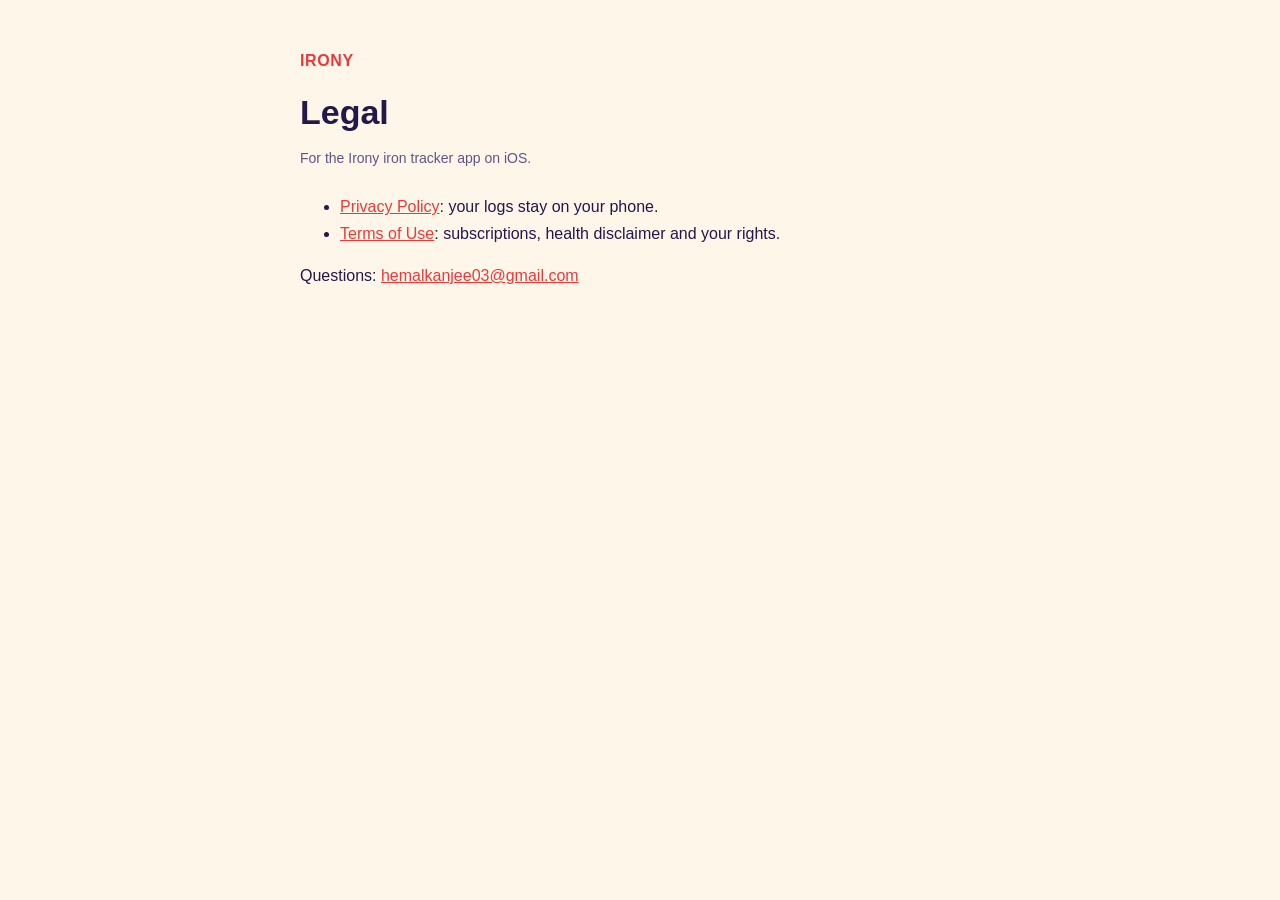
==== index.html @ ad9a5756 "Irony Privacy Policy and Terms of Use" ====
<!doctype html>
<html lang="en">
<head>
<meta charset="utf-8">
<meta name="viewport" content="width=device-width, initial-scale=1">
<title>Irony Legal</title>
<meta name="description" content="Privacy Policy and Terms of Use for the Irony iron tracker app.">
<link rel="stylesheet" href="style.css">
</head>
<body>
<main>
<a class="brand" href="index.html">IRONY</a>
<h1>Legal</h1>
<p class="meta">For the Irony iron tracker app on iOS.</p>
<ul>
<li><a href="privacy.html">Privacy Policy</a>: your logs stay on your phone.</li>
<li><a href="terms.html">Terms of Use</a>: subscriptions, health disclaimer and your rights.</li>
</ul>
<p>Questions: <a href="mailto:hemalkanjee03@gmail.com">hemalkanjee03@gmail.com</a></p>
</main>
</body>
</html>
---- style.css ----
:root { --bg: #FFF6EA; --text: #22184A; --sub: #5E5585; --line: #EADFD0; --accent: #E63B3B; }
@media (prefers-color-scheme: dark) { :root { --bg: #16112E; --text: #FFF6EA; --sub: #B9B0D6; --line: #2C2450; --accent: #FF7A7A; } }
* { box-sizing: border-box; }
body { margin: 0; background: var(--bg); color: var(--text); font: 16px/1.65 -apple-system, BlinkMacSystemFont, "Segoe UI", Roboto, sans-serif; }
main { max-width: 720px; margin: 0 auto; padding: 48px 20px 80px; }
.brand { font-weight: 800; letter-spacing: 0.04em; color: var(--accent); text-decoration: none; }
h1 { font-size: 34px; line-height: 1.2; margin: 18px 0 4px; }
h2 { font-size: 20px; margin: 36px 0 8px; padding-top: 12px; border-top: 1px solid var(--line); }
.meta { color: var(--sub); font-size: 14px; margin-bottom: 24px; }
.summary { border: 2px solid var(--text); border-radius: 14px; padding: 16px 18px; }
.summary li { margin: 4px 0; }
a { color: var(--accent); }
nav a { margin-right: 16px; font-size: 14px; }
footer { margin-top: 48px; color: var(--sub); font-size: 13px; }
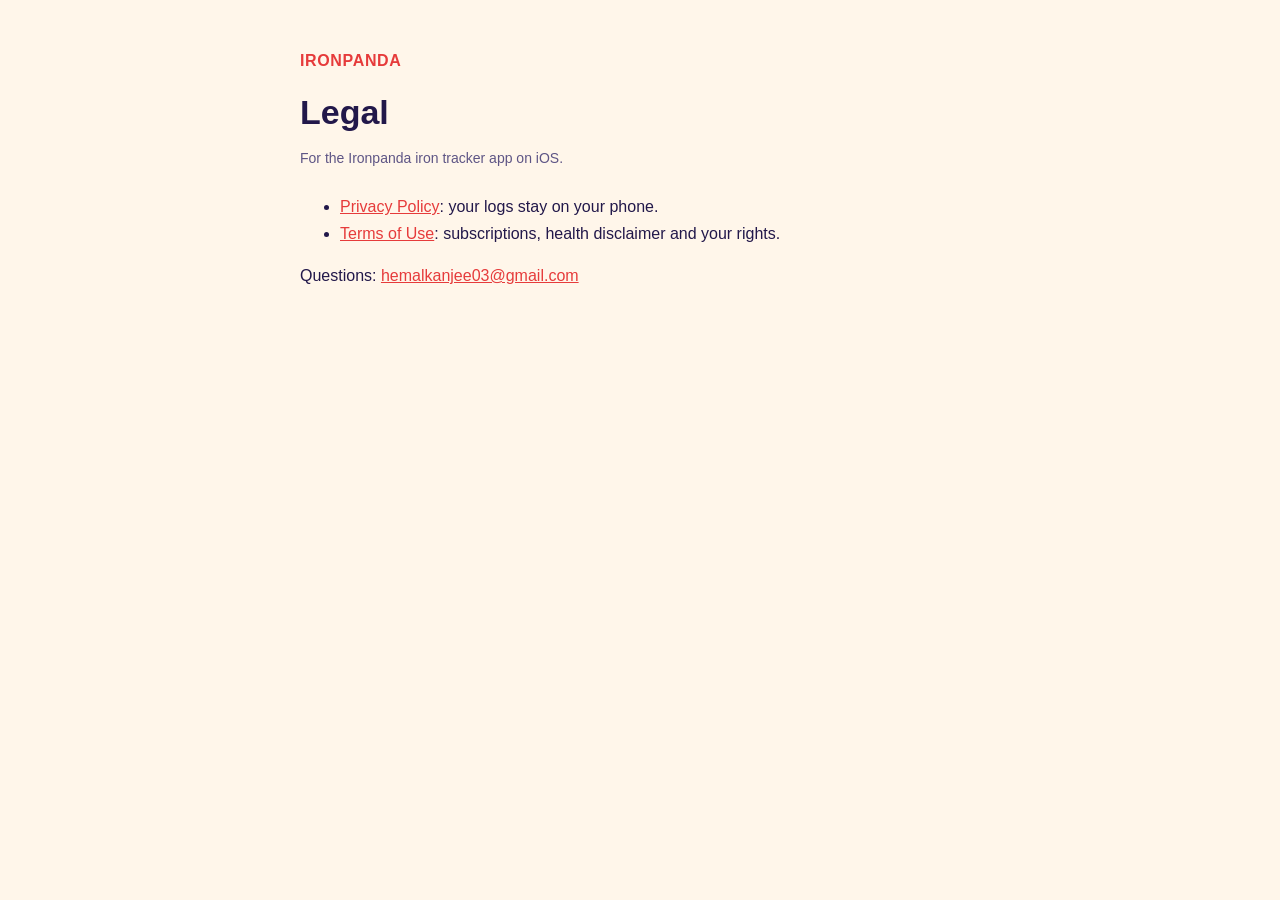
==== commit fd87fb86: "Rename to Ironpanda" ====
--- a/index.html
+++ b/index.html
@@ -3,15 +3,15 @@
 <head>
 <meta charset="utf-8">
 <meta name="viewport" content="width=device-width, initial-scale=1">
-<title>Irony Legal</title>
-<meta name="description" content="Privacy Policy and Terms of Use for the Irony iron tracker app.">
+<title>Ironpanda Legal</title>
+<meta name="description" content="Privacy Policy and Terms of Use for the Ironpanda iron tracker app.">
 <link rel="stylesheet" href="style.css">
 </head>
 <body>
 <main>
-<a class="brand" href="index.html">IRONY</a>
+<a class="brand" href="index.html">IRONPANDA</a>
 <h1>Legal</h1>
-<p class="meta">For the Irony iron tracker app on iOS.</p>
+<p class="meta">For the Ironpanda iron tracker app on iOS.</p>
 <ul>
 <li><a href="privacy.html">Privacy Policy</a>: your logs stay on your phone.</li>
 <li><a href="terms.html">Terms of Use</a>: subscriptions, health disclaimer and your rights.</li>
